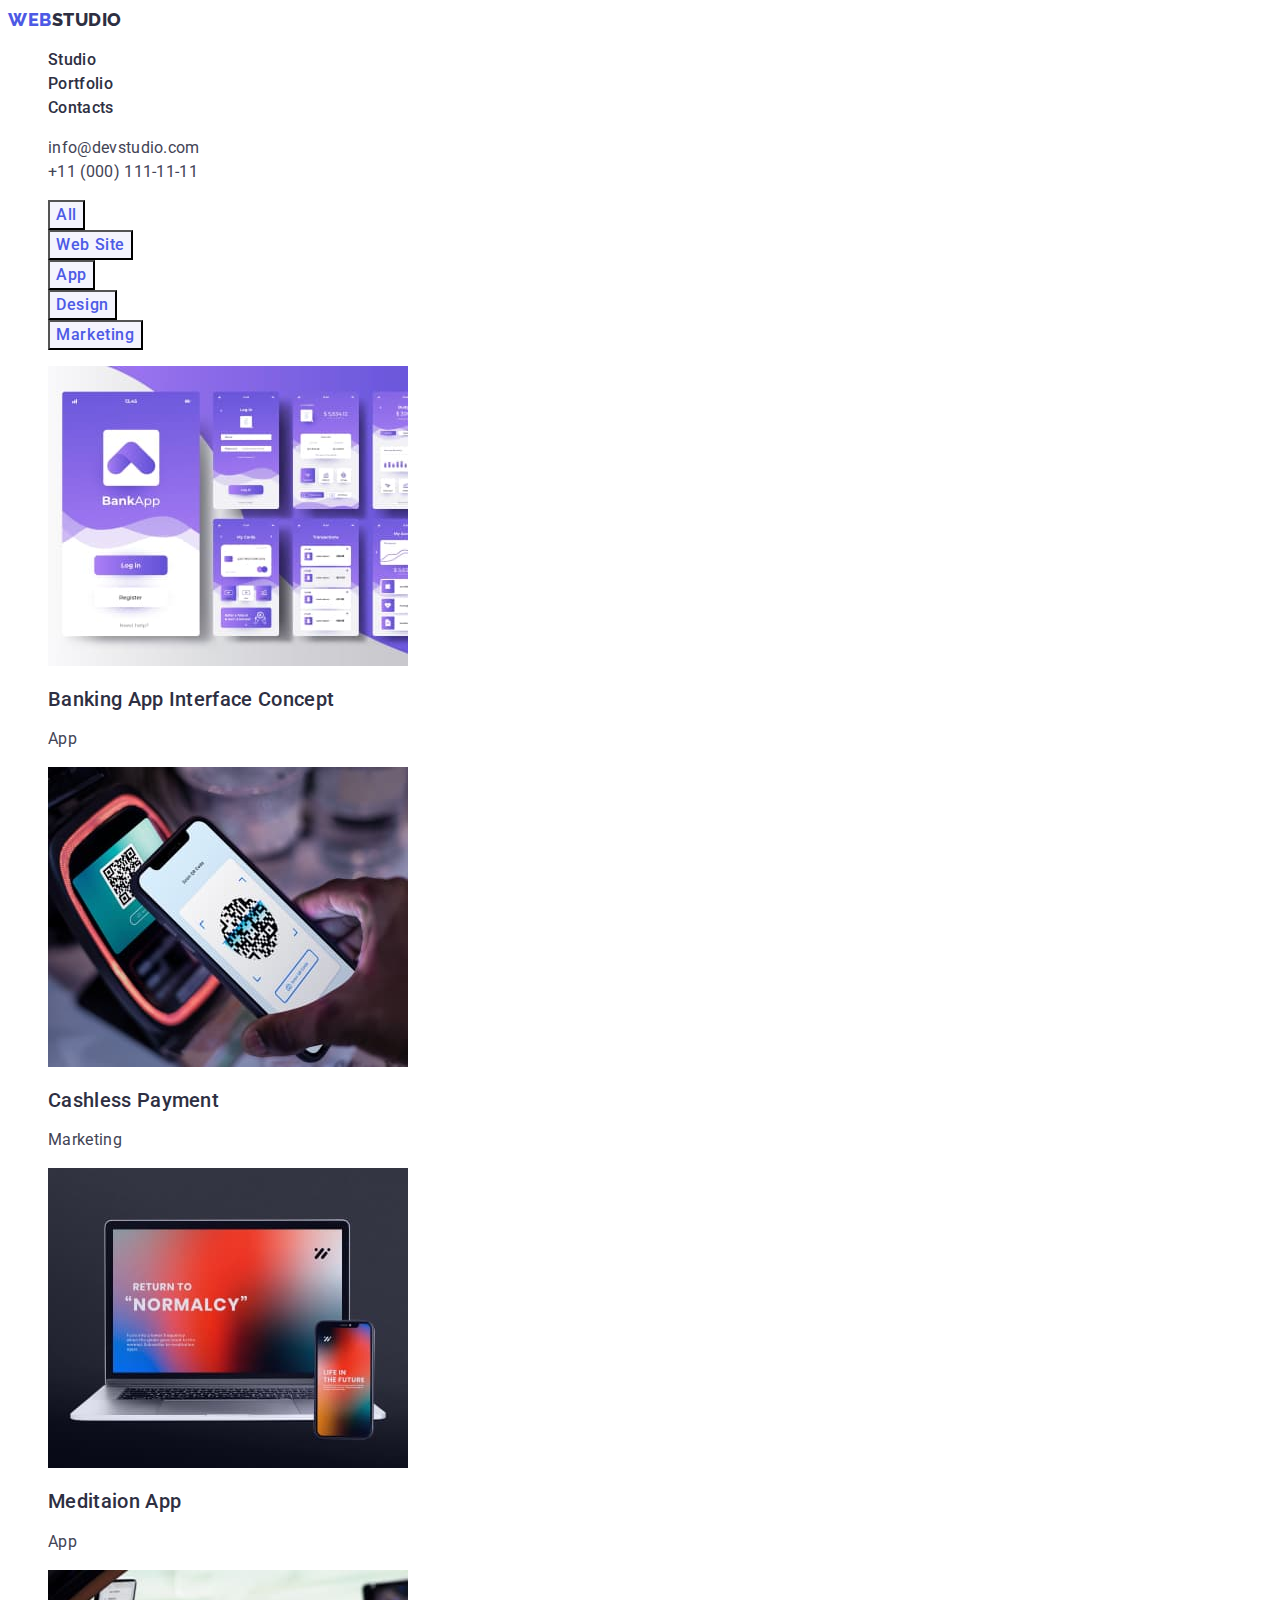
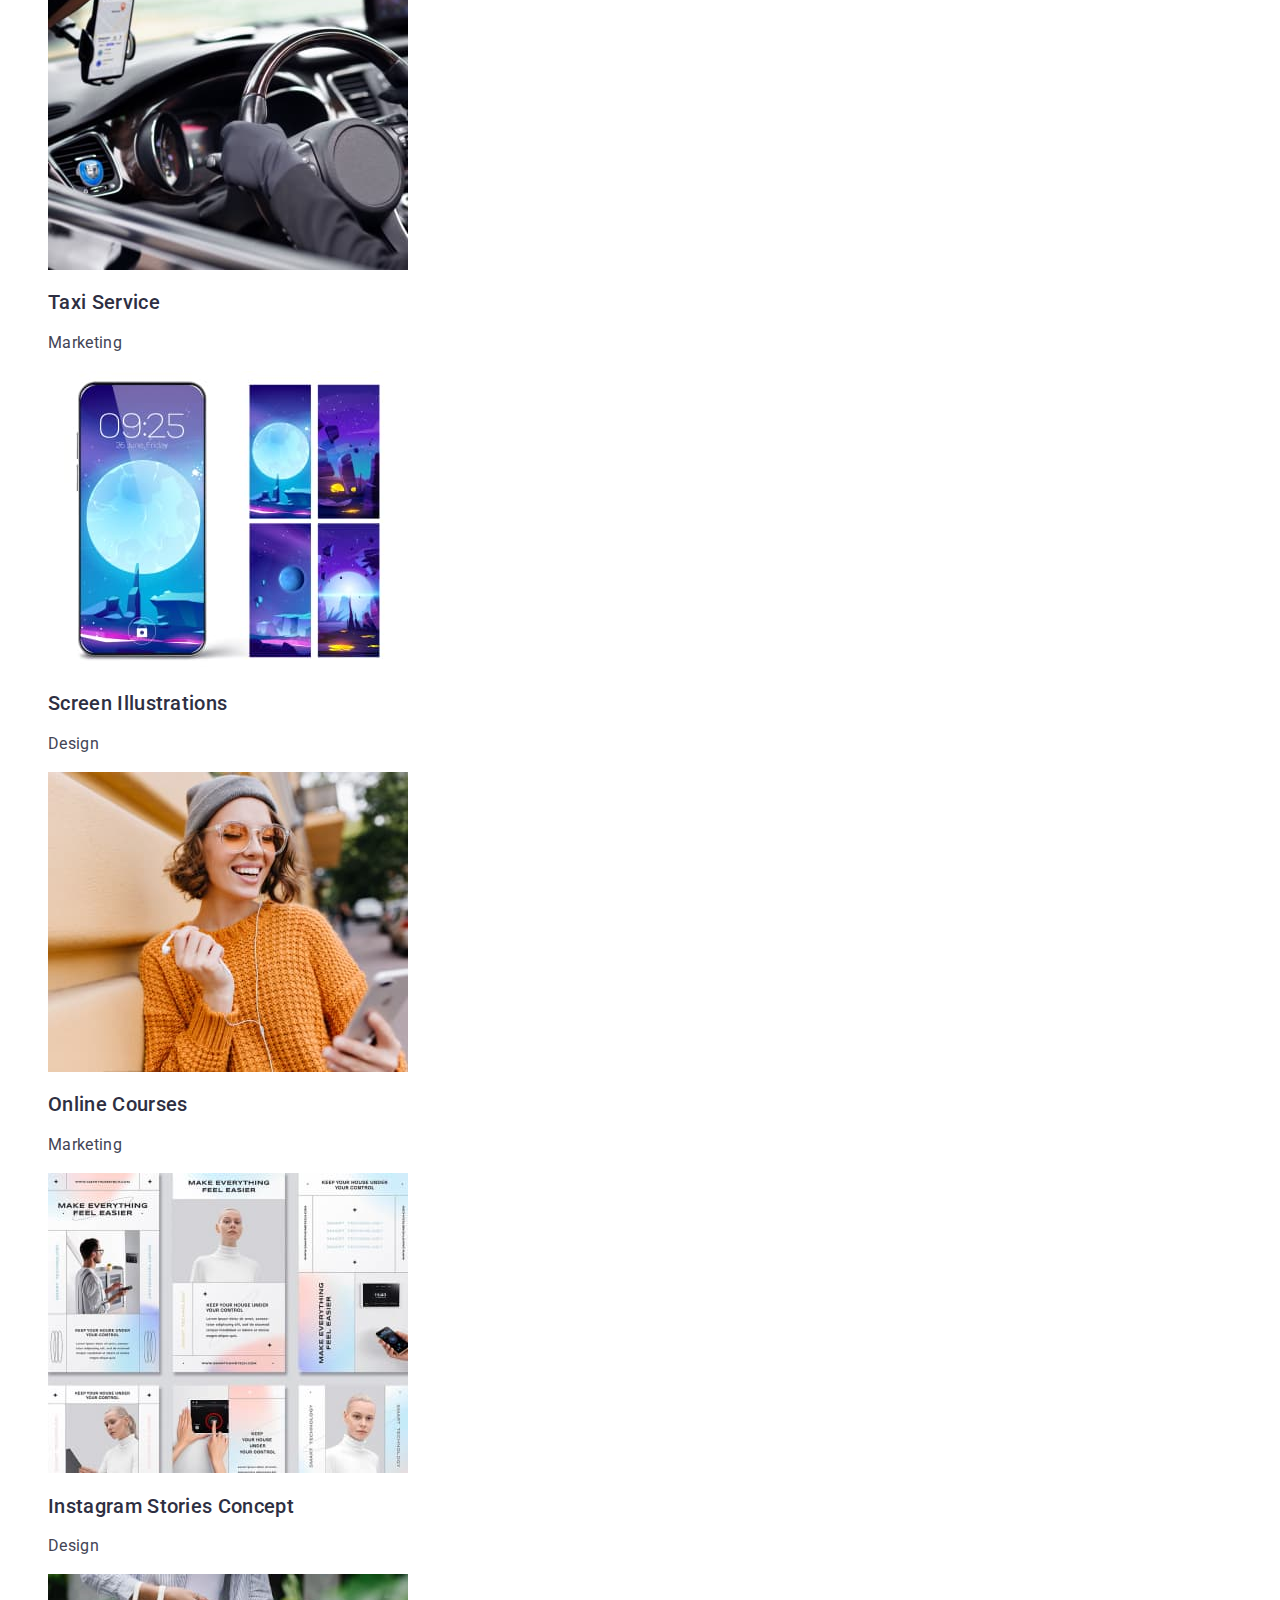
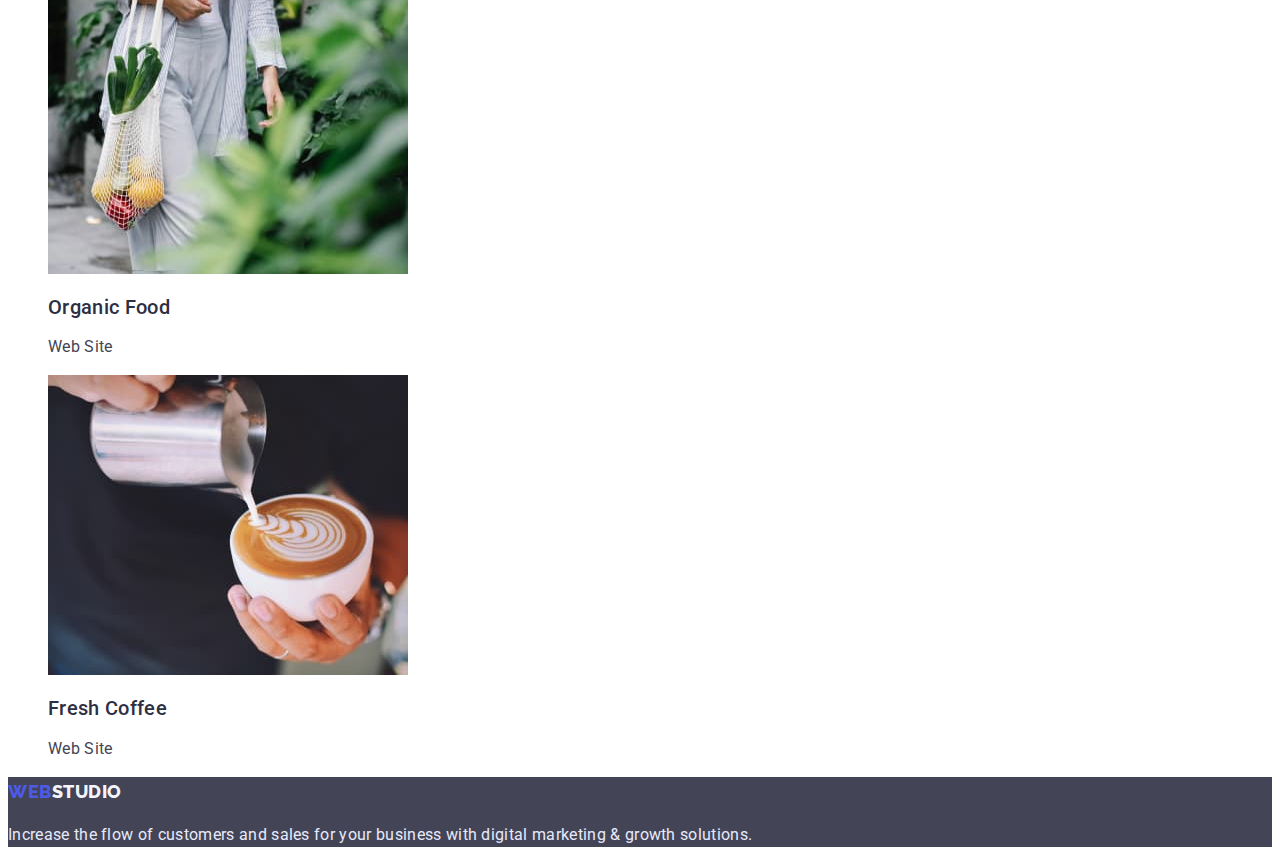
==== portfolio.html @ 3884a8ca "Файли попередньої роботи" ====
<!DOCTYPE html>
<html lang="en">
<head>
    <meta charset="UTF-8">
    <meta http-equiv="X-UA-Compatible" content="IE=edge">
    <meta name="viewport" content="width=device-width, initial-scale=1.0">
    <title>Document</title>
    <link rel="preconnect" href="https://fonts.googleapis.com">
    <link rel="preconnect" href="https://fonts.gstatic.com" crossorigin>
    <link href="https://fonts.googleapis.com/css2?family=Raleway:wght@700&family=Roboto:wght@400;500;700;900&display=swap" rel="stylesheet">
    <link rel="stylesheet" href="./css/styles.css">
</head>
<body>
    <header class="header">
        <nav class="header-nav">
            <a href="./index.html" class="logo-header link">
                <span class="logo-brand">Web</span>Studio</a>
            <ul class="main-nav list">
                <li class="nav-list-item">
                    <a class="nav-link link" href="./index.html">Studio</a>
                </li>
                <li class="nav-list-item">
                    <a class="nav-link link" href="./portfolio.html">Portfolio</a>
                </li>
                <li class="nav-list-item">
                    <a class="nav-link link" href="">Contacts</a>
                </li>
            </ul>
            </nav> 
            <address class="address">
            <ul class="address-list list">
                <li class="address-list-item"><a href="mailto:info@devstudio.com" class="address-link link">info@devstudio.com</a></li>
                <li class="address-list-item"><a href="tel:+110001111111" class="address-link link">+11 (000) 111-11-11</a></li>
            </ul>
            </address>
    </header>

    <main>
    <section class="portfolio">
        <!-- Тут має бути скритий заголовок -->
        <h1 class="visually-hidden">Portfolio</h1>
        <ul class="portfolio-filters">
            <li class="portfolio-filter-list list" >
                <button class="portfolio-btn" type="button">All</button>
            </li>
            <li class="portfolio-filter-list list">
                <button class="portfolio-btn" type="button">Web Site</button>
            </li>
            <li class="portfolio-filter-list list">
                <button class="portfolio-btn" type="button">App</button>
            </li>
            <li class="portfolio-filter-list list">
                <button class="portfolio-btn" type="button">Design</button>
            </li>
            <li class="portfolio-filter-list list">
                <button class="portfolio-btn" type="button">Marketing</button>
            </li>
        </ul>
        <ul class="project-card-item">
            <li class="project-card-list list">
                <img class="project-card-img" src="./images/portfolio.jpg" alt="Program BankApp" width="360">
                <h2 class="project-card-title">Banking App Interface Concept</h2>
                <p class="project-card-text">App</p>
            </li>
            <li class="project-card-list list">
                <img class="project-card-img" src="./images/portfolio1.jpg" alt="Phone scan QR Code" width="360">
                <h2 class="project-card-title">Cashless Payment</h2>
                <p class="project-card-text">Marketing</p>
            </li>
            <li class="project-card-list list">
                <img class="project-card-img" src="./images/portfolio2.jpg" alt="Laptop and phone" width="360">
                <h2 class="project-card-title">Meditaion App</h2>
                <p class="project-card-text">App</p>
            </li>
            <li class="project-card-list list">
                <img class="project-card-img" src="./images/portfolio3.jpg" alt="Phone with navigation in car" width="360">
                <h2 class="project-card-title">Taxi Service</h2>
                <p class="project-card-text">Marketing</p>
            </li>
            <li class="project-card-list list">
                <img class="project-card-img" src="./images/portfolio4.jpg" alt="Display phone with different type images" width="360">
                <h2 class="project-card-title">Screen Illustrations</h2>
                <p class="project-card-text">Design</p>
            </li>
            <li class="project-card-list list">
                <img class="project-card-img" src="./images/portfolio5.jpg" alt="Smiling girl listens to music" width="360">
                <h2 class="project-card-title">Online Courses</h2>
                <p class="project-card-text">Marketing</p>
            </li>
            <li class="project-card-list list">
                <img class="project-card-img" src="./images/portfolio6.jpg" alt="Different options for Instagram stories" width="360">
                <h2 class="project-card-title">Instagram Stories Concept</h2>
                <p class="project-card-text">Design</p>
            </li>
            <li class="project-card-list list">
                <img src="./images/portfolio7.jpg" alt="A woman with a bag containing vegetables and fruits" width="360">
                <h2 class="project-card-title">Organic Food</h2>
                <p class="project-card-text">Web Site</p>
            </li>
            <li class="project-card-list list">
                <img class="project-card-img" src="./images/portfolio8.jpg" alt="Aromatic coffee with a picture" width="360">
                <h2 class="project-card-title">Fresh Coffee</h2>
                <p class="project-card-text">Web Site</p>
            </li>
        </ul>
    </section>
    </main>
    <footer class="footer-page">
        <a class="footer-logo link" href="./index.html">
            <span class="logo-brand">Web</span>Studio</a>
        <p class="footer-text">Increase the flow of customers and sales for your business with digital marketing & growth solutions.</p>
    </footer>
</body>
</html>
---- css/styles.css ----
:root {
    --dark-color-title: #2E2F42;
    --primary-light-color: #FFFF;
    --main-color-text: #434455;
    --accent-color: #E7E9FC;
    --presed-state-btn: #404BBF;
    --primary-brand-color: #4D5AE5;
    --hero-background-color: #2E2F42;
    --light-background-color: #F4F4FD;
}

body {
    font-family: 'Roboto', sans-serif;
    color: var(--dark-color-title);
    letter-spacing: 0.02em;

}
.link {
text-decoration: none;
}

.list {
list-style: none;
}
/* ======================================HEADER============================= */
.logo-header {
    font-family: 'Raleway', sans-serif ;
    font-weight: 800;
    font-size: 18px;
    line-height: 1.33;
    letter-spacing: 0.03em;
    text-transform: uppercase;

    color: inherit;
}

.logo-brand {
    color: var(--primary-brand-color);
}

.nav-link {

    font-weight: 500;
    font-size: 16px;
    line-height: 1.5;
    color: inherit;
}

.nav-link:hover,
.nav-link:focus {
    color: var(--primary-brand-color);
}

.address {
    font-style: normal;
}
.address-link {
    color: var(--main-color-text);
    font-size: 16px;
    line-height: 1.5;
}

.address-link:hover,
.address-link:focus {
    color: var(--primary-brand-color);
    }

/* ======================================HEADER============================= */
/* ======================================HERO============================= */
.hero {
    background: var(--hero-background-color);
}

.hero-title { 
    font-size: 56px;
    line-height: 1.07;
    text-align: center;
    color: var(--primary-light-color);

}

.hero-btn {
    font-family: inherit;
    font-weight: 500;
    font-size: 16px;
    line-height: 1.5;
    letter-spacing: 0.04em;
    cursor: pointer;
    color: var(--primary-light-color);
    background: var(--primary-brand-color);
    
}

.hero-btn:hover,
.hero-btn:focus {
    background: var(--presed-state-btn);
}
/* ======================================HERO============================= */
/*======================================FEATURE=========================== */
.visually-hidden {
    position: absolute;
    width: 1px;
    height: 1px;
    margin: -1px;
    border: 0;
    padding: 0;
    white-space: nowrap;
    clip-path: inset(100%);
    clip: rect(0 0 0 0);
    overflow: hidden;    
}

    .feature-title {
    font-weight: 500;
    font-size: 20px;
    line-height: 1.2;
}
.feature-text {
    
    font-size: 16px;
    line-height: 1.5;
    color: var(--main-color-text);
}
/* ======================================FEATURE============================= */
/* ======================================TEAM============================= */
.team-title {
    font-size: 36px;
    line-height: 40px;
    text-align: center;
    text-transform: capitalize;
}

.team-subtitle {
    font-weight: 500;
    font-size: 20px;
    line-height: 1.2;
}
.team-text {
    
    font-size: 16px;
    line-height: 1.5;
    color: var(--main-color-text);
}
/* ======================================TEAM============================= */

/* ======================================WORK============================= */
.work-title {
font-size: 36px;
line-height: 1.11;
text-align: center;
text-transform: capitalize;
}

/* ======================================WORK============================= */

/* ======================================FOOTER============================= */
.footer-page {
    background: var(--main-color-text);
}
.footer-text {
    font-size: 16px;
    line-height: 1.5;
    color: var(--accent-color);

}

.footer-logo {
    text-transform: uppercase;
    font-family: 'Raleway', sans-serif;
    font-weight: 800;
    font-size: 18px;
    line-height: 1.67;
    letter-spacing: 0.03em;
    color: var(--light-background-color);
}
/* ======================================FOOTER============================= */
/* ======================================PORTFOLIO============================= */

.portfolio-btn {
    font-family: inherit;
    font-weight: 500;
    font-size: 16px;
    line-height: 1.5;
    letter-spacing: 0.04em;
    cursor: pointer;
    color: var(--primary-brand-color);
    background: var(--light-background-color);
}
.portfolio-btn:hover,
.portfolio-btn:focus {
    background: var(--presed-state-btn);
    color: var(--primary-light-color);
}
.project-card-title {
    font-weight: 500;
    font-size: 20px;
    line-height: 1.2;
}
.project-card-text {
    
    font-size: 16px;
    line-height: 1.5;
    color: var(--main-color-text);
}
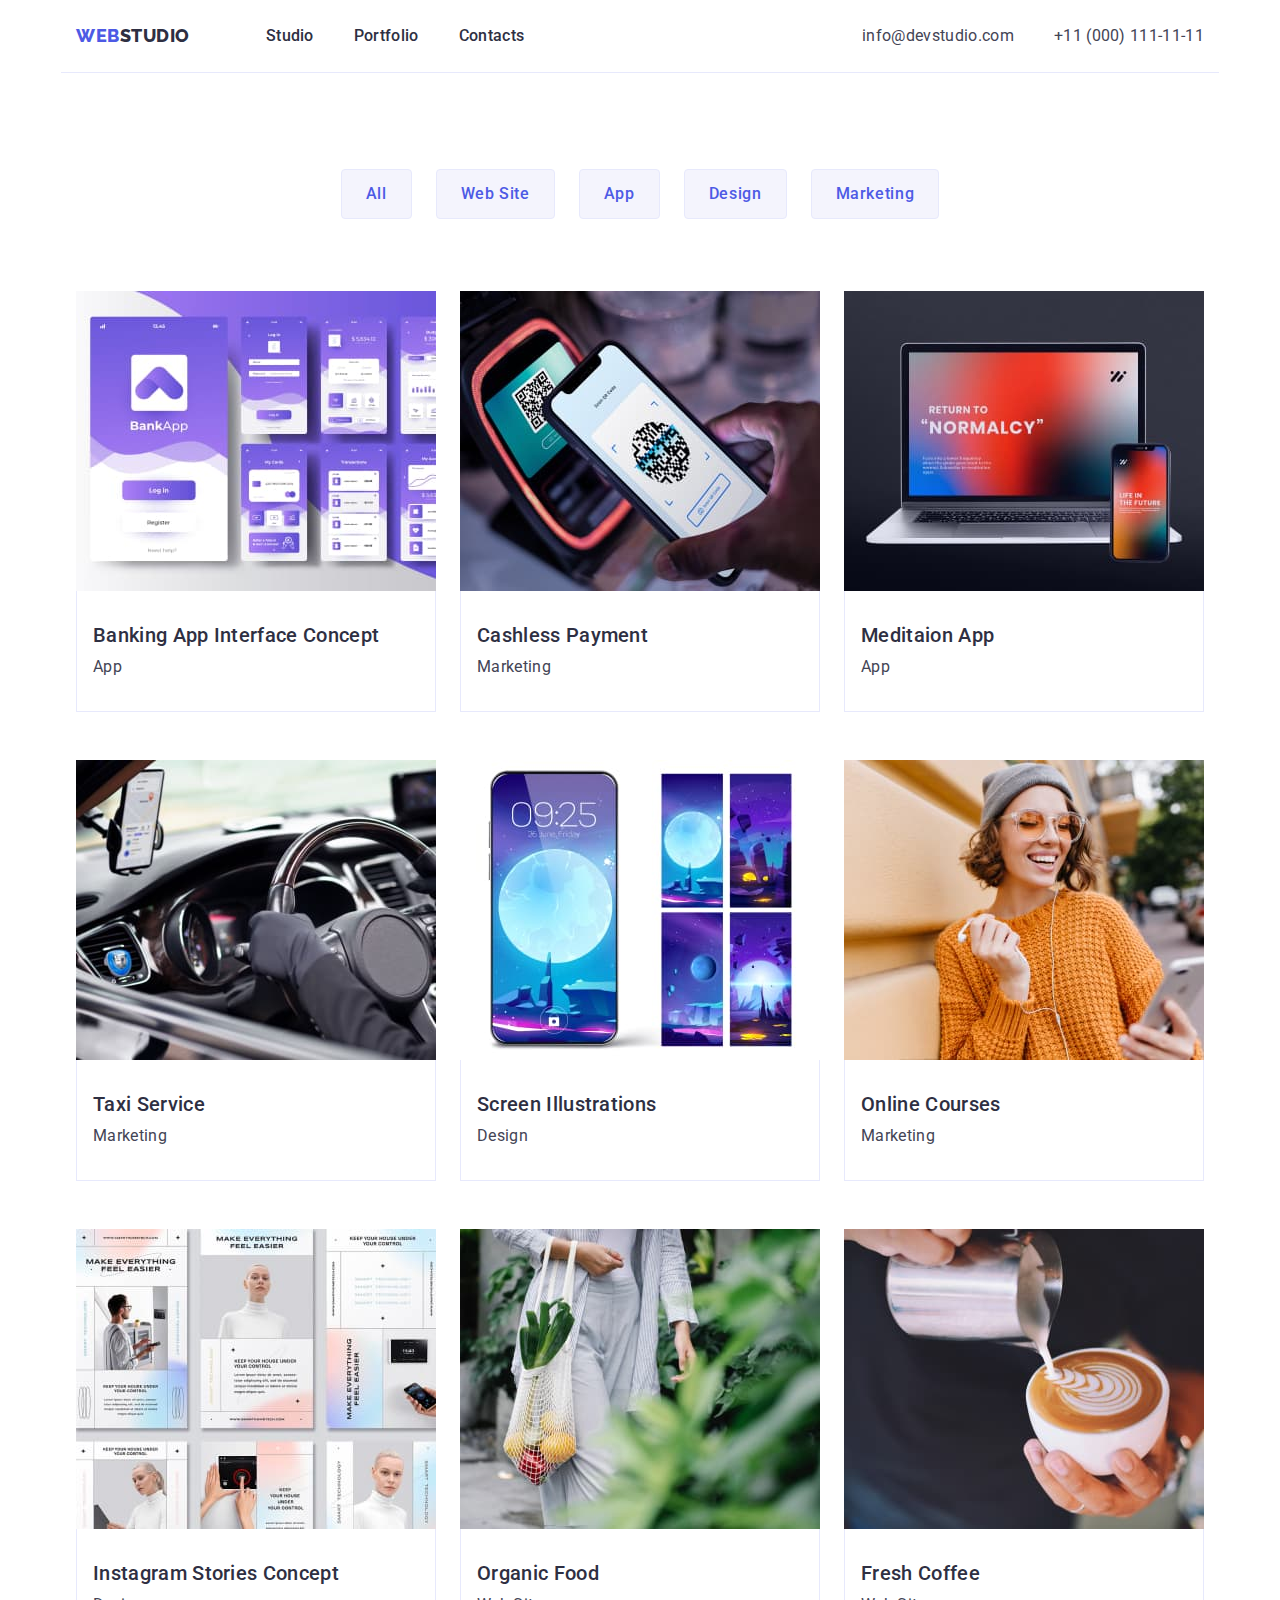
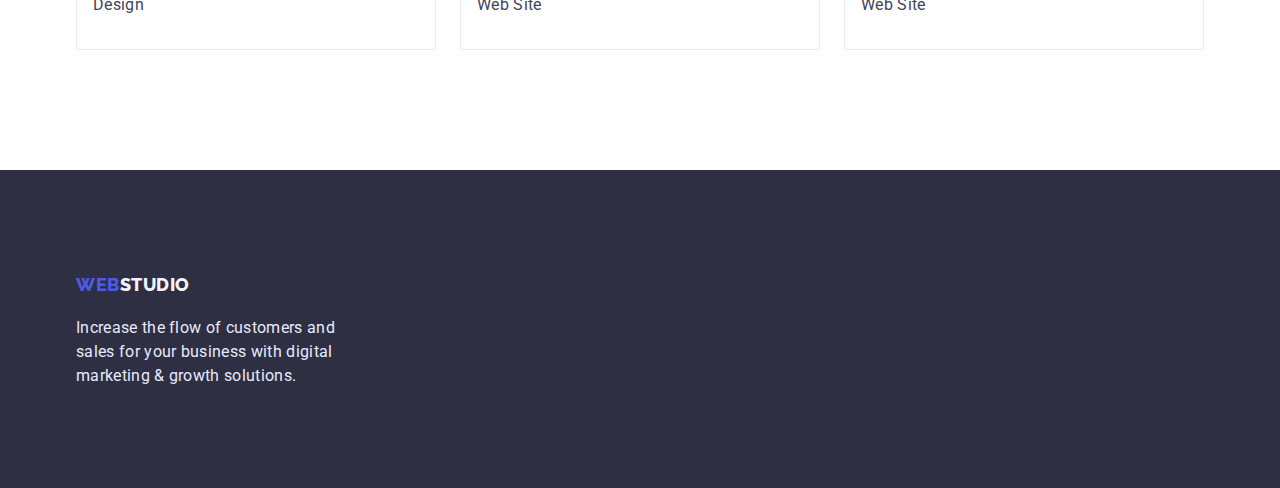
==== commit 4d92d978: "файли домашньої роботи №3" ====
--- a/portfolio.html
+++ b/portfolio.html
@@ -8,24 +8,26 @@
     <link rel="preconnect" href="https://fonts.googleapis.com">
     <link rel="preconnect" href="https://fonts.gstatic.com" crossorigin>
     <link href="https://fonts.googleapis.com/css2?family=Raleway:wght@700&family=Roboto:wght@400;500;700;900&display=swap" rel="stylesheet">
+    <link rel="stylesheet" href="https://cdn.jsdelivr.net/npm/modern-normalize@1.1.0/modern-normalize.min.css">
     <link rel="stylesheet" href="./css/styles.css">
 </head>
 <body>
-    <header class="header">
-        <nav class="header-nav">
-            <a href="./index.html" class="logo-header link">
+    <header class="header-page container">
+        <div class="header-wrapper"> 
+            <nav class="header-nav nav-wrapper">
+                <a href="./index.html" class="logo-header link">
                 <span class="logo-brand">Web</span>Studio</a>
-            <ul class="main-nav list">
-                <li class="nav-list-item">
+                <ul class="main-nav list">
+                    <li class="nav-list-item">
                     <a class="nav-link link" href="./index.html">Studio</a>
-                </li>
-                <li class="nav-list-item">
+                    </li>
+                    <li class="nav-list-item">
                     <a class="nav-link link" href="./portfolio.html">Portfolio</a>
-                </li>
-                <li class="nav-list-item">
+                    </li>
+                    <li class="nav-list-item">
                     <a class="nav-link link" href="">Contacts</a>
-                </li>
-            </ul>
+                    </li>
+                </ul>
             </nav> 
             <address class="address">
             <ul class="address-list list">
@@ -33,82 +35,103 @@
                 <li class="address-list-item"><a href="tel:+110001111111" class="address-link link">+11 (000) 111-11-11</a></li>
             </ul>
             </address>
+        </div>
     </header>
 
     <main>
-    <section class="portfolio">
+    <section class="portfolio container">
         <!-- Тут має бути скритий заголовок -->
         <h1 class="visually-hidden">Portfolio</h1>
         <ul class="portfolio-filters">
             <li class="portfolio-filter-list list" >
-                <button class="portfolio-btn" type="button">All</button>
+                <button class="portfolio-btn button" type="button">All</button>
             </li>
             <li class="portfolio-filter-list list">
-                <button class="portfolio-btn" type="button">Web Site</button>
+                <button class="portfolio-btn button" type="button">Web Site</button>
             </li>
             <li class="portfolio-filter-list list">
-                <button class="portfolio-btn" type="button">App</button>
+                <button class="portfolio-btn button" type="button">App</button>
             </li>
             <li class="portfolio-filter-list list">
-                <button class="portfolio-btn" type="button">Design</button>
+                <button class="portfolio-btn button" type="button">Design</button>
             </li>
             <li class="portfolio-filter-list list">
-                <button class="portfolio-btn" type="button">Marketing</button>
+                <button class="portfolio-btn button" type="button">Marketing</button>
             </li>
         </ul>
         <ul class="project-card-item">
             <li class="project-card-list list">
                 <img class="project-card-img" src="./images/portfolio.jpg" alt="Program BankApp" width="360">
-                <h2 class="project-card-title">Banking App Interface Concept</h2>
-                <p class="project-card-text">App</p>
+                <div class="disription-project-card">
+                    <h2 class="project-card-title">Banking App Interface Concept</h2>
+                    <p class="text project-card-text">App</p>
+                </div>
             </li>
             <li class="project-card-list list">
                 <img class="project-card-img" src="./images/portfolio1.jpg" alt="Phone scan QR Code" width="360">
-                <h2 class="project-card-title">Cashless Payment</h2>
-                <p class="project-card-text">Marketing</p>
+                <div class="disription-project-card">
+                    <h2 class="project-card-title">Cashless Payment</h2>
+                    <p class="text project-card-text">Marketing</p>
+                </div>
             </li>
             <li class="project-card-list list">
                 <img class="project-card-img" src="./images/portfolio2.jpg" alt="Laptop and phone" width="360">
-                <h2 class="project-card-title">Meditaion App</h2>
-                <p class="project-card-text">App</p>
+                <div class="disription-project-card">
+                    <h2 class="project-card-title">Meditaion App</h2>
+                    <p class="text project-card-text">App</p>
+                </div>
             </li>
             <li class="project-card-list list">
                 <img class="project-card-img" src="./images/portfolio3.jpg" alt="Phone with navigation in car" width="360">
-                <h2 class="project-card-title">Taxi Service</h2>
-                <p class="project-card-text">Marketing</p>
+                <div class="disription-project-card">
+                    <h2 class="project-card-title">Taxi Service</h2>
+                    <p class="text project-card-text">Marketing</p>
+                </div>
             </li>
             <li class="project-card-list list">
                 <img class="project-card-img" src="./images/portfolio4.jpg" alt="Display phone with different type images" width="360">
-                <h2 class="project-card-title">Screen Illustrations</h2>
-                <p class="project-card-text">Design</p>
+                <div class="disription-project-card">
+                    <h2 class="project-card-title">Screen Illustrations</h2>
+                    <p class="text project-card-text">Design</p>
+                </div>
             </li>
             <li class="project-card-list list">
                 <img class="project-card-img" src="./images/portfolio5.jpg" alt="Smiling girl listens to music" width="360">
-                <h2 class="project-card-title">Online Courses</h2>
-                <p class="project-card-text">Marketing</p>
+                <div class="disription-project-card">
+                    <h2 class="project-card-title">Online Courses</h2>
+                    <p class="text project-card-text">Marketing</p>
+                </div>
             </li>
             <li class="project-card-list list">
                 <img class="project-card-img" src="./images/portfolio6.jpg" alt="Different options for Instagram stories" width="360">
-                <h2 class="project-card-title">Instagram Stories Concept</h2>
-                <p class="project-card-text">Design</p>
+                <div class="disription-project-card">
+                    <h2 class="project-card-title">Instagram Stories Concept</h2>
+                    <p class="text project-card-text">Design</p>
+                </div>
             </li>
             <li class="project-card-list list">
                 <img src="./images/portfolio7.jpg" alt="A woman with a bag containing vegetables and fruits" width="360">
-                <h2 class="project-card-title">Organic Food</h2>
-                <p class="project-card-text">Web Site</p>
+                <div class="disription-project-card">
+                    <h2 class="project-card-title">Organic Food</h2>
+                    <p class="text project-card-text">Web Site</p>
+                </div>
             </li>
             <li class="project-card-list list">
                 <img class="project-card-img" src="./images/portfolio8.jpg" alt="Aromatic coffee with a picture" width="360">
-                <h2 class="project-card-title">Fresh Coffee</h2>
-                <p class="project-card-text">Web Site</p>
+                <div class="disription-project-card">
+                    <h2 class="project-card-title">Fresh Coffee</h2>
+                    <p class="text project-card-text">Web Site</p>
+                </div>
             </li>
         </ul>
     </section>
     </main>
     <footer class="footer-page">
-        <a class="footer-logo link" href="./index.html">
+        <div class="footer-wrapper container">
+            <a class="footer-logo link" href="./index.html">
             <span class="logo-brand">Web</span>Studio</a>
-        <p class="footer-text">Increase the flow of customers and sales for your business with digital marketing & growth solutions.</p>
+        <p class="text footer-text">Increase the flow of customers and sales for your business with digital marketing & growth solutions.</p>
+        </div>
     </footer>
 </body>
 </html>--- a/css/styles.css
+++ b/css/styles.css
@@ -1,28 +1,98 @@
 :root {
-    --dark-color-title: #2E2F42;
+    --primary-dark-color: #2E2F42;
     --primary-light-color: #FFFF;
     --main-color-text: #434455;
     --accent-color: #E7E9FC;
     --presed-state-btn: #404BBF;
     --primary-brand-color: #4D5AE5;
-    --hero-background-color: #2E2F42;
     --light-background-color: #F4F4FD;
+}
+
+h1,
+h2,
+h3,
+h4,
+p {
+    margin-top: 0;
+    margin-bottom: 0;
+}
+
+ul {
+    margin-top: 0;
+    margin-bottom: 0;
+    padding-left: 0;
+}
+
+img {
+    display: block;
+}
+
+.link {
+text-decoration: none;
+}
+
+.list {
+list-style: none;
+}
+
+.button {
+    border: 1px solid transparent;
+    cursor: pointer;
 }
 
 body {
     font-family: 'Roboto', sans-serif;
-    color: var(--dark-color-title);
+    color: var(--primary-dark-color);
     letter-spacing: 0.02em;
-
-}
-.link {
-text-decoration: none;
-}
-
-.list {
-list-style: none;
-}
+}
+
+.container {
+    width: 1158px;
+    padding-left: 15px;
+    padding-right: 15px;
+    margin-left: auto;
+    margin-right: auto;
+    /* text-align: center; */
+}
+
+.section {
+    padding-top: 120px;
+    padding-bottom: 120px;
+}
+
+.subtitle {
+    font-weight: 500;
+    font-size: 20px;
+    line-height: 1.2;
+    margin-bottom: 8px;
+}
+
+.text {
+    font-size: 16px;
+    line-height: 1.5;
+    color: var(--main-color-text);
+}
+
 /* ======================================HEADER============================= */
+.header-page {
+    padding-top: 24px;
+    padding-bottom: 24px;
+    border-bottom: 1px solid var(--accent-color);
+}
+.header-wrapper {
+    display: flex;
+    justify-content: space-between;
+}
+
+.nav-wrapper {
+    display: flex;
+    align-items: center;
+}
+
+.main-nav {
+    display: flex;
+}
+
 .logo-header {
     font-family: 'Raleway', sans-serif ;
     font-weight: 800;
@@ -30,8 +100,8 @@
     line-height: 1.33;
     letter-spacing: 0.03em;
     text-transform: uppercase;
-
     color: inherit;
+    margin-right: 76px;
 }
 
 .logo-brand {
@@ -51,9 +121,23 @@
     color: var(--primary-brand-color);
 }
 
+.nav-list-item:not(:last-child) {
+    margin-right: 40px;
+}
+
 .address {
     font-style: normal;
 }
+
+.address-list {
+    display: flex;
+}
+
+.address-list-item:not(:last-child) {
+    margin-right: 40px;
+}
+
+
 .address-link {
     color: var(--main-color-text);
     font-size: 16px;
@@ -68,26 +152,35 @@
 /* ======================================HEADER============================= */
 /* ======================================HERO============================= */
 .hero {
-    background: var(--hero-background-color);
+    background: var(--primary-dark-color);
+    padding-top: 188px;
+    padding-bottom: 188px;
+}
+
+.hero-wrapper {
+    text-align: center;
+    
 }
 
 .hero-title { 
+    color: var(--primary-light-color);
     font-size: 56px;
     line-height: 1.07;
-    text-align: center;
-    color: var(--primary-light-color);
+    margin-bottom: 48px;
+    
 
 }
 
 .hero-btn {
-    font-family: inherit;
-    font-weight: 500;
-    font-size: 16px;
-    line-height: 1.5;
-    letter-spacing: 0.04em;
-    cursor: pointer;
     color: var(--primary-light-color);
     background: var(--primary-brand-color);
+    font-weight: 500;
+    font-size: 16px;
+    line-height: 1.5;
+    letter-spacing: 0.04em;
+    box-shadow: 0px 4px 4px rgba(0, 0, 0, 0.15);
+    border-radius: 4px;
+    padding: 16px 32px;
     
 }
 
@@ -97,6 +190,8 @@
 }
 /* ======================================HERO============================= */
 /*======================================FEATURE=========================== */
+
+
 .visually-hidden {
     position: absolute;
     width: 1px;
@@ -110,58 +205,77 @@
     overflow: hidden;    
 }
 
-    .feature-title {
-    font-weight: 500;
-    font-size: 20px;
-    line-height: 1.2;
-}
+.feature-list {
+    display: flex;
+    /* flex-wrap: wrap; */
+    gap: 24px;
+}
+
+.feature-item-list {
+    flex-basis: calc((100%-72px)/4);
+}
+
+.feature-subtitle {
+    
+}
+
 .feature-text {
-    
-    font-size: 16px;
-    line-height: 1.5;
-    color: var(--main-color-text);
+
 }
 /* ======================================FEATURE============================= */
 /* ======================================TEAM============================= */
+
 .team-title {
     font-size: 36px;
     line-height: 40px;
+    text-transform: capitalize;
+    text-align: center;
+    margin-bottom: 72px;
+}
+
+.team-list {
+    display: flex;
+    justify-content: space-between;
+    gap: 24px;
+}
+.team-card {
+    padding: 32px 16px;
+    text-align: center;
+}
+
+.team-subtitle {
+}
+
+.team-text {
+
+}
+
+
+/* ======================================WORK============================= */
+
+.work-list {
+    display: flex;
+    gap: 24px;
+}
+
+.work-title {
+    font-size: 36px;
+    line-height: 1.11;
     text-align: center;
     text-transform: capitalize;
-}
-
-.team-subtitle {
-    font-weight: 500;
-    font-size: 20px;
-    line-height: 1.2;
-}
-.team-text {
-    
-    font-size: 16px;
-    line-height: 1.5;
-    color: var(--main-color-text);
-}
-/* ======================================TEAM============================= */
-
-/* ======================================WORK============================= */
-.work-title {
-font-size: 36px;
-line-height: 1.11;
-text-align: center;
-text-transform: capitalize;
+    margin-bottom: 72px;
 }
 
 /* ======================================WORK============================= */
 
 /* ======================================FOOTER============================= */
 .footer-page {
-    background: var(--main-color-text);
-}
-.footer-text {
-    font-size: 16px;
-    line-height: 1.5;
-    color: var(--accent-color);
-
+    background: var(--primary-dark-color);
+}
+
+.footer-wrapper {
+    padding-top: 100px;
+    padding-bottom: 100px;
 }
 
 .footer-logo {
@@ -172,33 +286,74 @@
     line-height: 1.67;
     letter-spacing: 0.03em;
     color: var(--light-background-color);
-}
+    
+}
+.footer-text {
+    color: var(--accent-color);
+    width: 264px;
+    margin-top: 16px;
+}
+
 /* ======================================FOOTER============================= */
 /* ======================================PORTFOLIO============================= */
 
+.portfolio {
+    padding-top: 96px;
+    padding-bottom: 120px;
+}
+
+.portfolio-filters {
+    display: flex;
+    align-items: center;
+    justify-content: center;
+    margin-bottom: 72px;
+}
+.portfolio-filter-list:not(:last-child) {
+    margin-right:  24px;
+}
+
 .portfolio-btn {
-    font-family: inherit;
-    font-weight: 500;
-    font-size: 16px;
-    line-height: 1.5;
-    letter-spacing: 0.04em;
-    cursor: pointer;
     color: var(--primary-brand-color);
     background: var(--light-background-color);
+    font-family: inherit;
+    font-weight: 500;
+    font-size: 16px;
+    line-height: 1.5;
+    letter-spacing: 0.04em;
+    padding: 12px 24px;
+    border: 1px solid var(--accent-color);
+    border-radius: 4px;
 }
 .portfolio-btn:hover,
 .portfolio-btn:focus {
     background: var(--presed-state-btn);
     color: var(--primary-light-color);
 }
+
+.disription-project-card {
+    border: 1px solid var(--accent-color);
+    border-top: none;
+    padding: 32px 16px;
+}
+.project-card-item {
+    display: flex;
+    flex-wrap: wrap;
+    justify-content: space-between;
+    row-gap: 48px;
+    /* row-gap: 48px;
+    column-gap: 24px; */
+}
+
+/* .project-card-list {
+    flex-basis: calc(100%-48px)/3;
+} */
+
 .project-card-title {
     font-weight: 500;
     font-size: 20px;
     line-height: 1.2;
+    margin-bottom: 8px;
 }
 .project-card-text {
     
-    font-size: 16px;
-    line-height: 1.5;
-    color: var(--main-color-text);
 }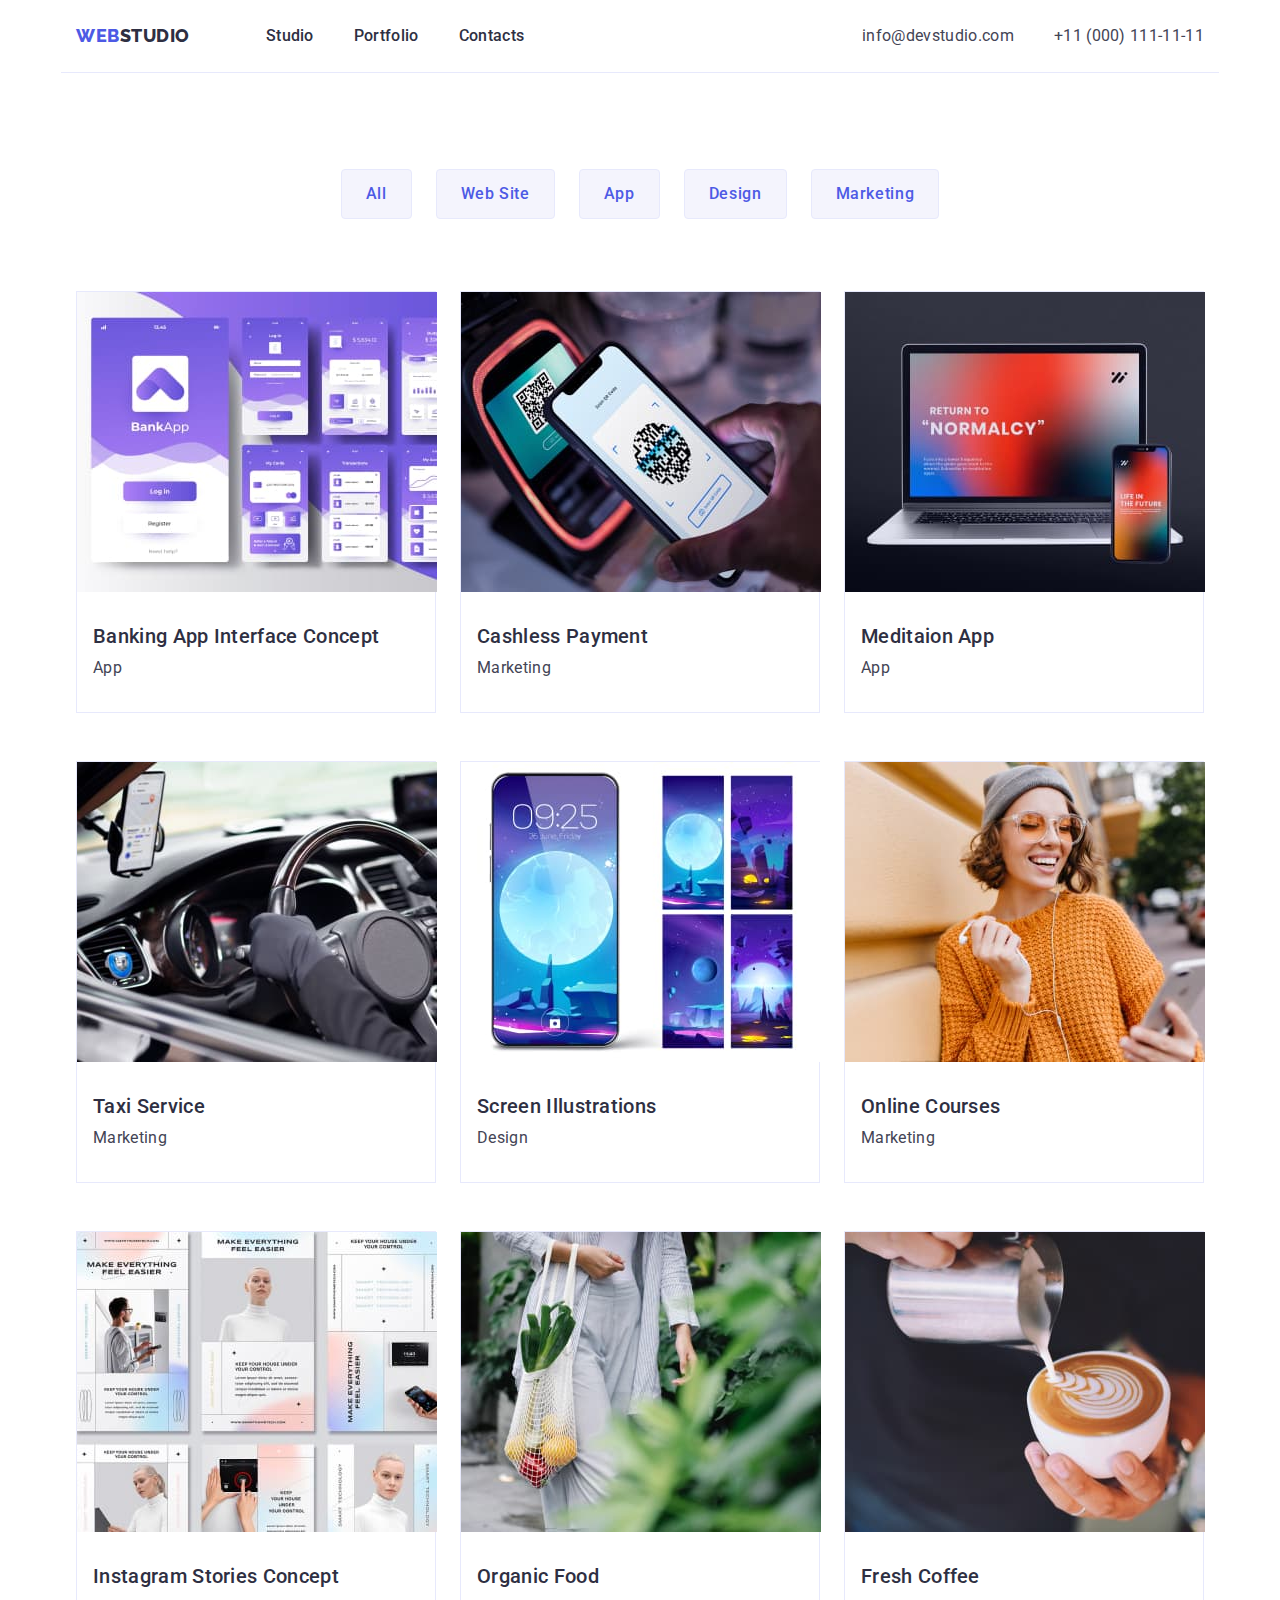
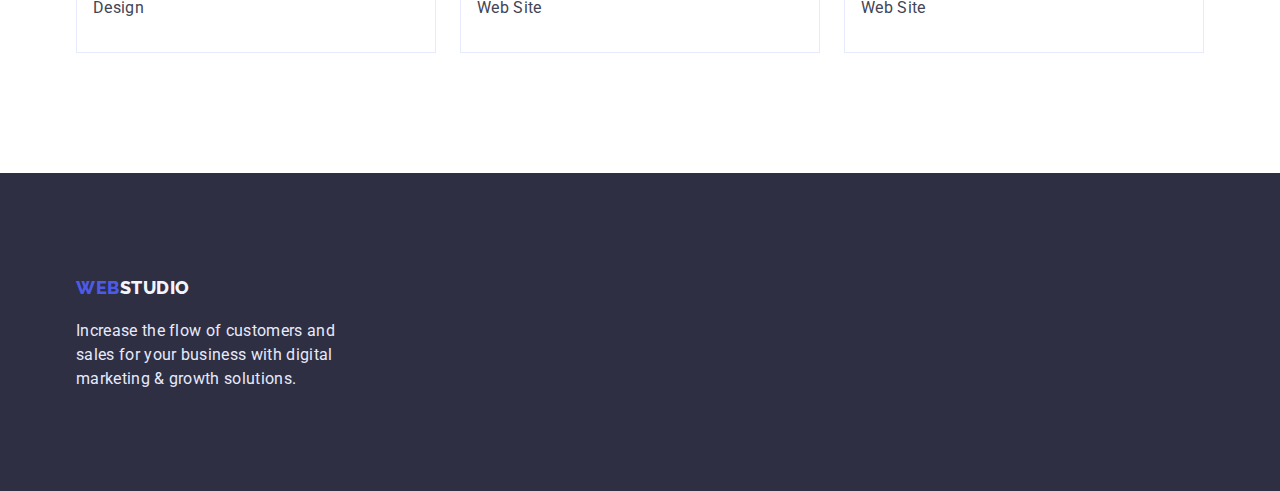
==== commit 9c4c1592: "доопрацювання домашньої роботи" ====
--- a/portfolio.html
+++ b/portfolio.html
@@ -61,63 +61,63 @@
         </ul>
         <ul class="project-card-item">
             <li class="project-card-list list">
-                <img class="project-card-img" src="./images/portfolio.jpg" alt="Program BankApp" width="360">
+                <img class="project-card-img img" src="./images/portfolio.jpg" alt="Program BankApp" width="360">
                 <div class="disription-project-card">
                     <h2 class="project-card-title">Banking App Interface Concept</h2>
                     <p class="text project-card-text">App</p>
                 </div>
             </li>
             <li class="project-card-list list">
-                <img class="project-card-img" src="./images/portfolio1.jpg" alt="Phone scan QR Code" width="360">
+                <img class="project-card-img img" src="./images/portfolio1.jpg" alt="Phone scan QR Code" width="360">
                 <div class="disription-project-card">
                     <h2 class="project-card-title">Cashless Payment</h2>
                     <p class="text project-card-text">Marketing</p>
                 </div>
             </li>
             <li class="project-card-list list">
-                <img class="project-card-img" src="./images/portfolio2.jpg" alt="Laptop and phone" width="360">
+                <img class="project-card-img img" src="./images/portfolio2.jpg" alt="Laptop and phone" width="360">
                 <div class="disription-project-card">
                     <h2 class="project-card-title">Meditaion App</h2>
                     <p class="text project-card-text">App</p>
                 </div>
             </li>
             <li class="project-card-list list">
-                <img class="project-card-img" src="./images/portfolio3.jpg" alt="Phone with navigation in car" width="360">
+                <img class="project-card-img img" src="./images/portfolio3.jpg" alt="Phone with navigation in car" width="360">
                 <div class="disription-project-card">
                     <h2 class="project-card-title">Taxi Service</h2>
                     <p class="text project-card-text">Marketing</p>
                 </div>
             </li>
             <li class="project-card-list list">
-                <img class="project-card-img" src="./images/portfolio4.jpg" alt="Display phone with different type images" width="360">
+                <img class="project-card-img img" src="./images/portfolio4.jpg" alt="Display phone with different type images" width="360">
                 <div class="disription-project-card">
                     <h2 class="project-card-title">Screen Illustrations</h2>
                     <p class="text project-card-text">Design</p>
                 </div>
             </li>
             <li class="project-card-list list">
-                <img class="project-card-img" src="./images/portfolio5.jpg" alt="Smiling girl listens to music" width="360">
+                <img class="project-card-img img" src="./images/portfolio5.jpg" alt="Smiling girl listens to music" width="360">
                 <div class="disription-project-card">
                     <h2 class="project-card-title">Online Courses</h2>
                     <p class="text project-card-text">Marketing</p>
                 </div>
             </li>
             <li class="project-card-list list">
-                <img class="project-card-img" src="./images/portfolio6.jpg" alt="Different options for Instagram stories" width="360">
+                <img class="project-card-img img" src="./images/portfolio6.jpg" alt="Different options for Instagram stories" width="360">
                 <div class="disription-project-card">
                     <h2 class="project-card-title">Instagram Stories Concept</h2>
                     <p class="text project-card-text">Design</p>
                 </div>
             </li>
             <li class="project-card-list list">
-                <img src="./images/portfolio7.jpg" alt="A woman with a bag containing vegetables and fruits" width="360">
+                <img class="project-card-img img" src="./images/portfolio7.jpg" alt="A woman with a bag containing vegetables and fruits" width="360">
                 <div class="disription-project-card">
                     <h2 class="project-card-title">Organic Food</h2>
                     <p class="text project-card-text">Web Site</p>
                 </div>
             </li>
             <li class="project-card-list list">
-                <img class="project-card-img" src="./images/portfolio8.jpg" alt="Aromatic coffee with a picture" width="360">
+                <img class="project-card-img img" src="./images/portfolio8.jpg" alt="Aromatic coffee with a picture" width="360">
                 <div class="disription-project-card">
                     <h2 class="project-card-title">Fresh Coffee</h2>
                     <p class="text project-card-text">Web Site</p>
--- a/css/styles.css
+++ b/css/styles.css
@@ -44,6 +44,7 @@
     font-family: 'Roboto', sans-serif;
     color: var(--primary-dark-color);
     letter-spacing: 0.02em;
+    
 }
 
 .container {
@@ -52,7 +53,7 @@
     padding-right: 15px;
     margin-left: auto;
     margin-right: auto;
-    /* text-align: center; */
+    
 }
 
 .section {
@@ -81,7 +82,7 @@
 }
 .header-wrapper {
     display: flex;
-    justify-content: space-between;
+    
 }
 
 .nav-wrapper {
@@ -127,14 +128,11 @@
 
 .address {
     font-style: normal;
+    margin-left: auto;
 }
 
 .address-list {
     display: flex;
-}
-
-.address-list-item:not(:last-child) {
-    margin-right: 40px;
 }
 
 
@@ -142,6 +140,7 @@
     color: var(--main-color-text);
     font-size: 16px;
     line-height: 1.5;
+    margin-left: auto;
 }
 
 .address-link:hover,
@@ -149,6 +148,9 @@
     color: var(--primary-brand-color);
     }
 
+.address-list-item:not(:last-child) {
+    margin-right: 40px;
+}
 /* ======================================HEADER============================= */
 /* ======================================HERO============================= */
 .hero {
@@ -205,14 +207,19 @@
     overflow: hidden;    
 }
 
+
 .feature-list {
     display: flex;
-    /* flex-wrap: wrap; */
-    gap: 24px;
+    flex-wrap: wrap;
 }
 
 .feature-item-list {
-    flex-basis: calc((100%-72px)/4);
+    flex-basis: calc((100% - 72px) / 4);
+    margin-right: 24px;
+}
+
+.feature-item-list:nth-child(4n) {
+    margin-right: 0;
 }
 
 .feature-subtitle {
@@ -224,6 +231,9 @@
 }
 /* ======================================FEATURE============================= */
 /* ======================================TEAM============================= */
+.team {
+    background: var(--light-background-color);
+}
 
 .team-title {
     font-size: 36px;
@@ -235,8 +245,20 @@
 
 .team-list {
     display: flex;
-    justify-content: space-between;
+    flex-wrap: wrap;
     gap: 24px;
+    
+}
+
+/* .team-item-list {
+    flex-basis: calc((100% - 72px) / 3);
+} */
+
+
+.team-item-list {
+    background: var(--primary-light-color);
+    box-shadow: 0px 1px 6px rgba(46, 47, 66, 0.08), 0px 1px 1px rgba(46, 47, 66, 0.16), 0px 2px 1px rgba(46, 47, 66, 0.08);
+    border-radius: 0px 0px 4px 4px;
 }
 .team-card {
     padding: 32px 16px;
@@ -252,12 +274,17 @@
 
 
 /* ======================================WORK============================= */
-
+.work-wrapper {
+    padding-bottom: 120px;
+}
 .work-list {
     display: flex;
-    gap: 24px;
-}
-
+    flex-wrap: wrap;
+}
+
+.work-item {
+    flex-basis: calc((100%-48px)/3);
+}
 .work-title {
     font-size: 36px;
     line-height: 1.11;
@@ -328,25 +355,27 @@
 .portfolio-btn:focus {
     background: var(--presed-state-btn);
     color: var(--primary-light-color);
+    box-shadow: 0px 3px 1px rgba(0, 0, 0, 0.1), 0px 2px 1px rgba(0, 0, 0, 0.08), 0px 2px 2px rgba(0, 0, 0, 0.12);
+    border: 1px solid var(--presed-state-btn);
+    border-radius: 4px;
 }
 
 .disription-project-card {
+    padding: 32px 16px;
+}
+
+.project-card-item {
+    display: flex;
+    flex-wrap: wrap;
+    row-gap: 48px;
+    column-gap: 24px;
+}
+
+
+.project-card-list {
+    width: calc((100% - 48px) / 3);
     border: 1px solid var(--accent-color);
-    border-top: none;
-    padding: 32px 16px;
-}
-.project-card-item {
-    display: flex;
-    flex-wrap: wrap;
-    justify-content: space-between;
-    row-gap: 48px;
-    /* row-gap: 48px;
-    column-gap: 24px; */
-}
-
-/* .project-card-list {
-    flex-basis: calc(100%-48px)/3;
-} */
+}
 
 .project-card-title {
     font-weight: 500;
@@ -356,4 +385,7 @@
 }
 .project-card-text {
     
+}
+.project-card-img {
+    margin-right: 0;
 }